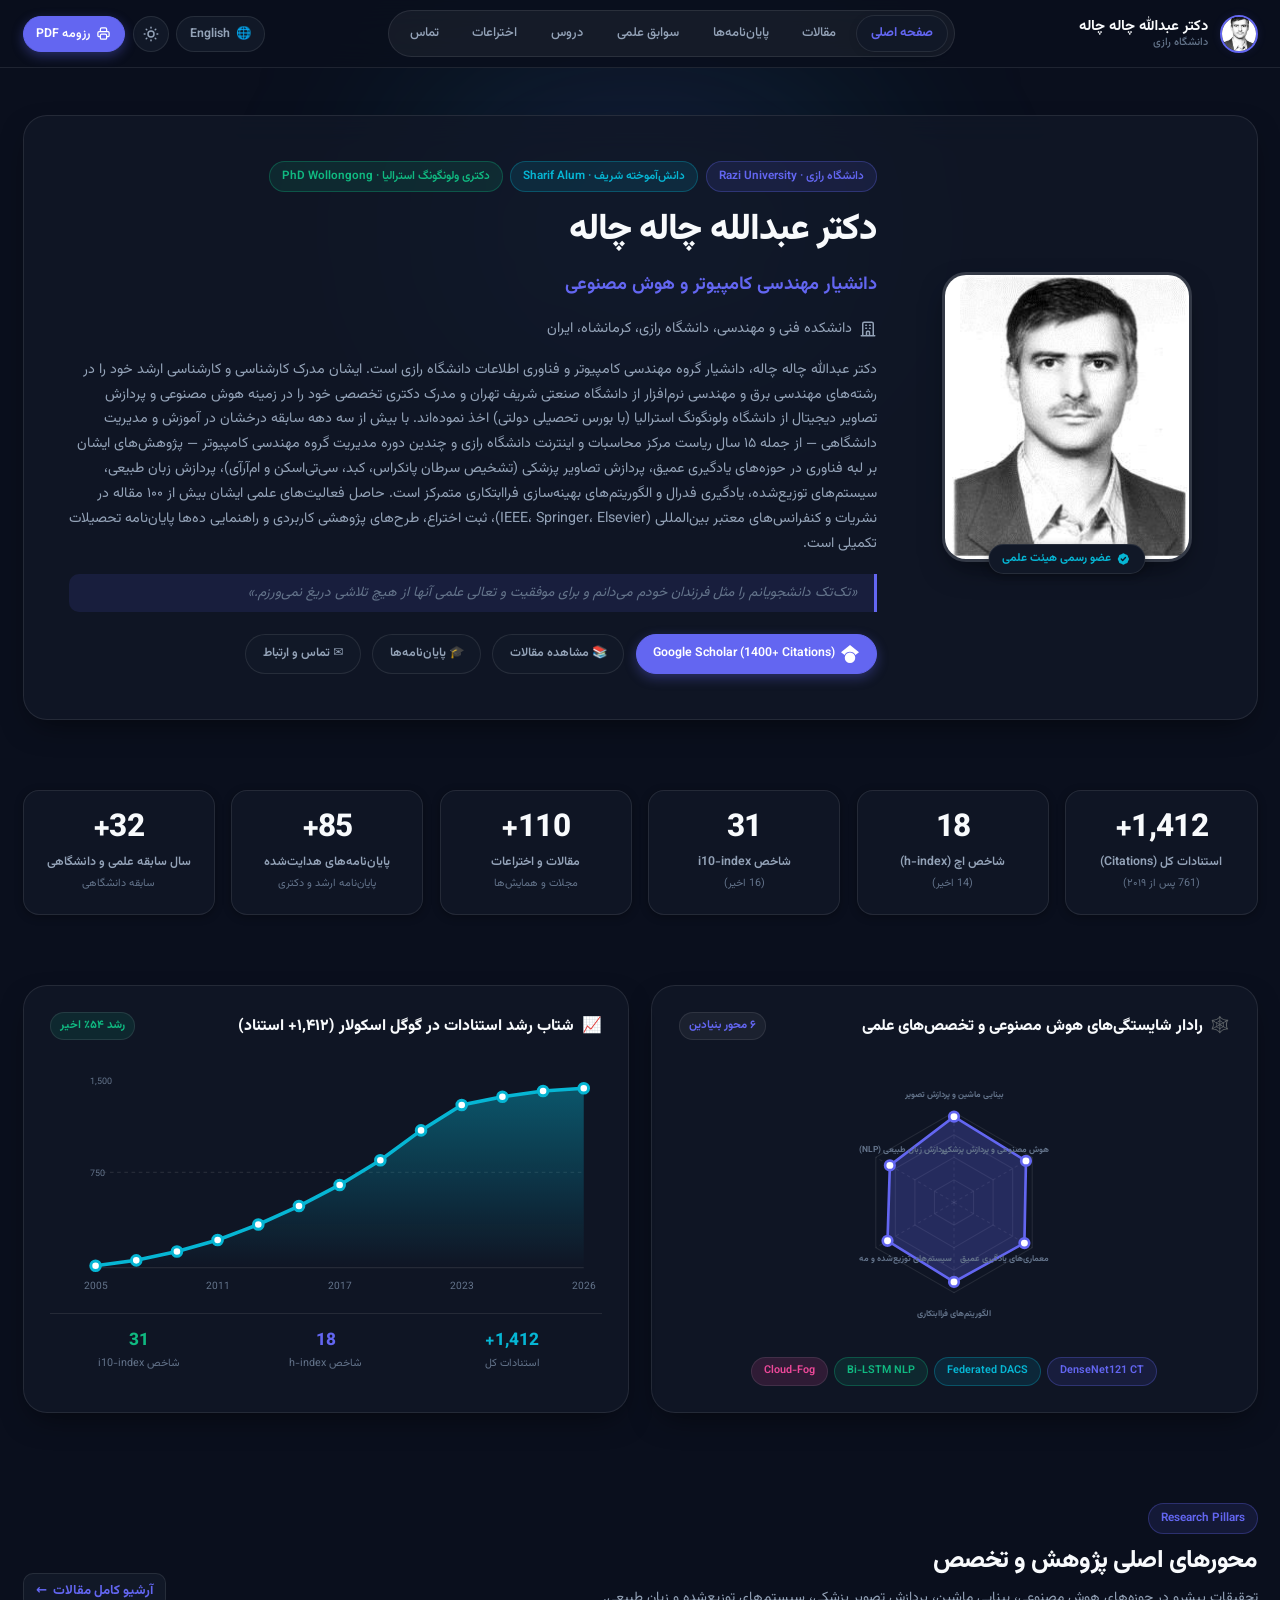
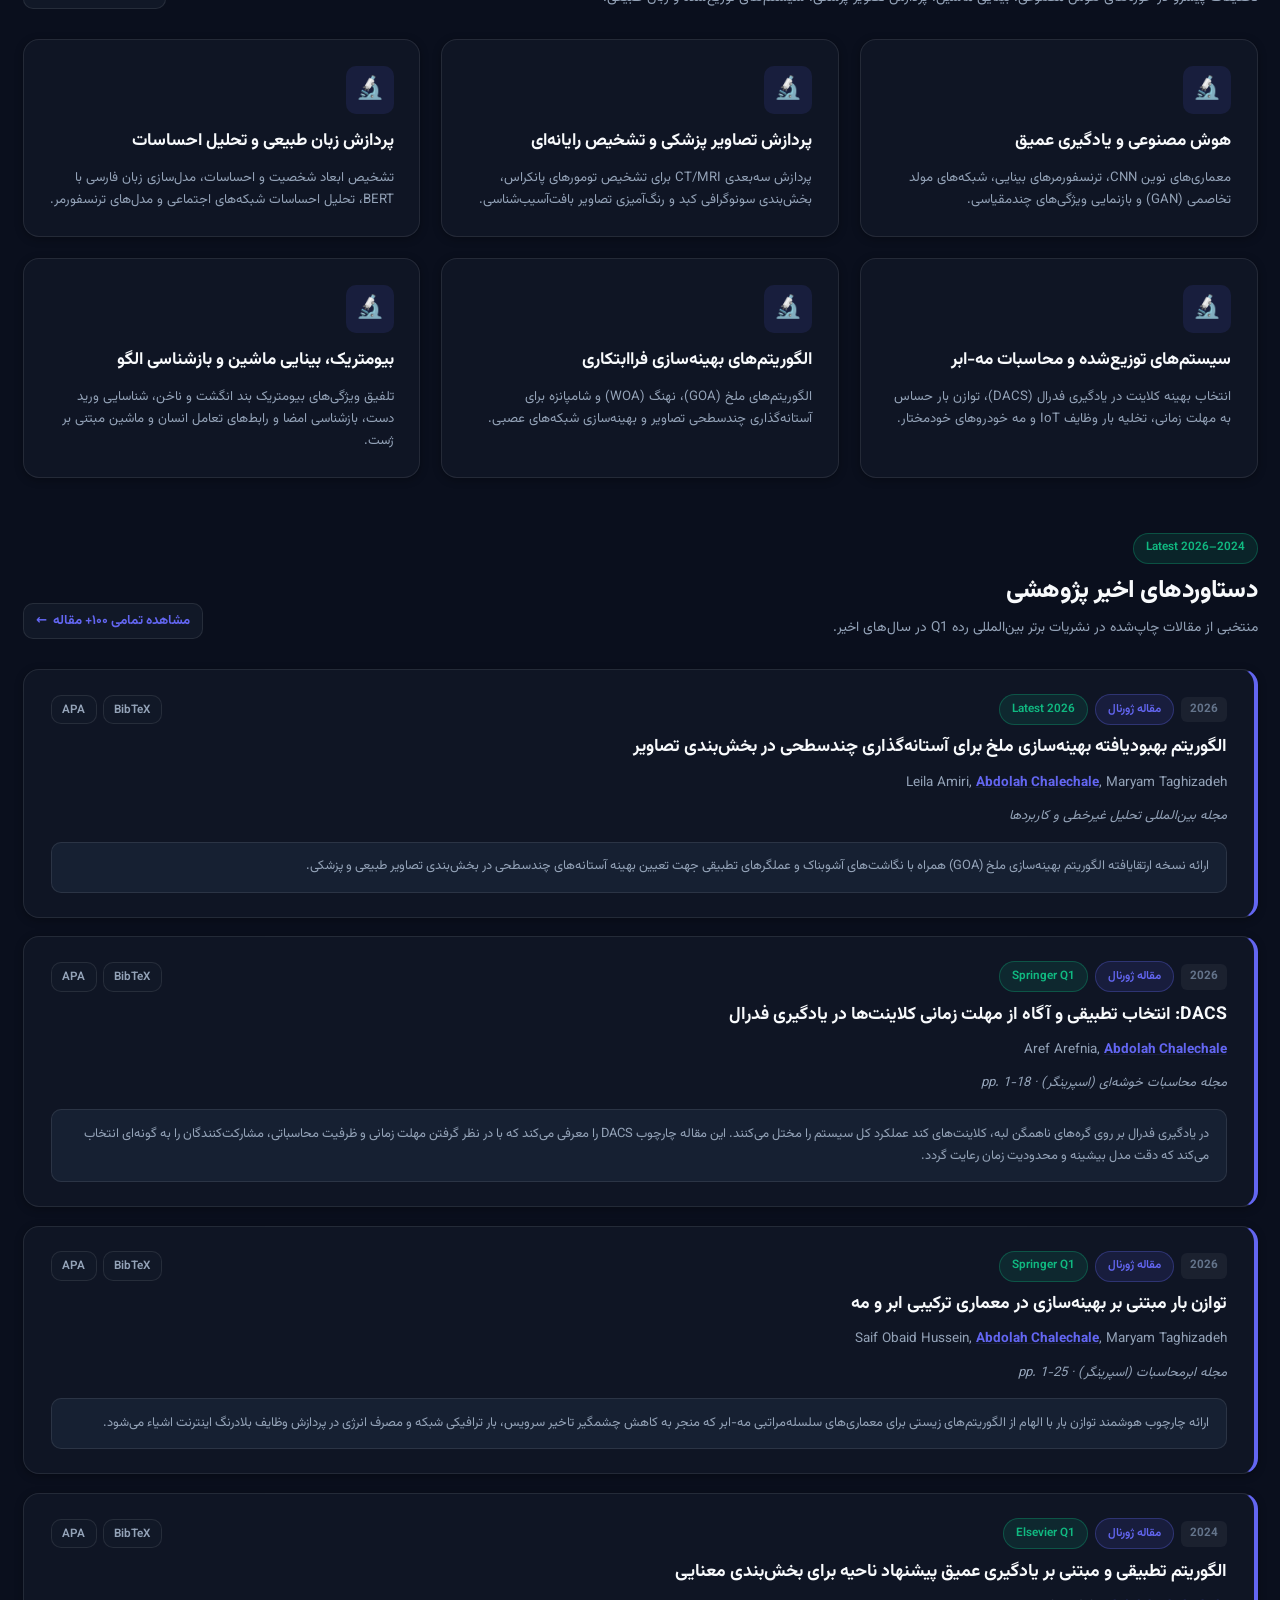
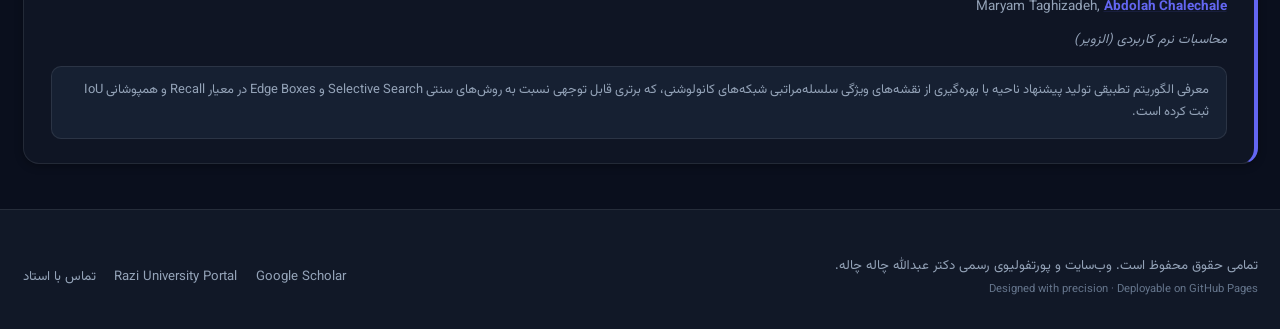
==== index.html @ 7c10b1ac "feat: complete interactive academic portfolio & analytics suite for Dr. Abdolah Chalechale" ====
<!DOCTYPE html>
<html lang="fa" dir="rtl" data-theme="dark">
<head>
  <meta charset="UTF-8">
  <meta name="viewport" content="width=device-width, initial-scale=1.0">
  <title>دکتر عبدالله چاله چاله | پورتفولیو و رزومه علمی</title>
  
  <meta name="description" content="Official Academic Portfolio & CV of Dr. Abdolah Chalechale, Associate Professor of Computer Engineering & Artificial Intelligence at Razi University.">
  <meta name="keywords" content="Abdolah Chalechale, عبدالله چاله چاله, Razi University, دانشگاه رازی, Deep Learning, Medical Image Processing, AI, Sharif University, Wollongong">
  <meta name="author" content="Dr. Abdolah Chalechale">
  <link rel="icon" type="image/jpeg" href="assets/images/profile.jpg">
  <link rel="stylesheet" href="assets/css/style.css">
</head>
<body data-page="home">

  <!-- Shared Dynamic Header (Rendered by app.js) -->
  <header id="app-header"></header>

  <!-- Hero Section -->
  <section class="hero-section">
    <div class="hero-glow"></div>
    <div class="container">
      <div class="hero-grid">
        
        <!-- Avatar Column -->
        <div class="hero-avatar-box">
          <div class="hero-avatar-frame">
            <img id="hero-avatar-img" src="assets/images/profile.jpg" alt="Dr. Abdolah Chalechale" class="hero-avatar-img">
          </div>
          <div class="verified-pill">
            <svg width="14" height="14" fill="currentColor" viewBox="0 0 20 20">
              <path fill-rule="evenodd" d="M6.267 3.455a3.066 3.066 0 001.745-.723 3.066 3.066 0 013.976 0 3.066 3.066 0 001.745.723 3.066 3.066 0 012.812 2.812c.051.643.304 1.254.723 1.745a3.066 3.066 0 010 3.976 3.066 3.066 0 00-.723 1.745 3.066 3.066 0 01-2.812 2.812 3.066 3.066 0 00-1.745.723 3.066 3.066 0 01-3.976 0 3.066 3.066 0 00-1.745-.723 3.066 3.066 0 01-2.812-2.812 3.066 3.066 0 00-.723-1.745 3.066 3.066 0 010-3.976 3.066 3.066 0 00.723-1.745 3.066 3.066 0 012.812-2.812zm7.44 5.252a1 1 0 00-1.414-1.414L9 10.586 7.707 9.293a1 1 0 00-1.414 1.414l2 2a1 1 0 001.414 0l4-4z" clip-rule="evenodd"/>
            </svg>
            <span id="hero-verified-text">عضو رسمی هیئت علمی</span>
          </div>
        </div>

        <!-- Bio Column -->
        <div class="hero-info">
          <div class="hero-badges-row">
            <span class="badge primary">دانشگاه رازی · Razi University</span>
            <span class="badge cyan">دانش‌آموخته شریف · Sharif Alum</span>
            <span class="badge emerald">دکتری ولونگونگ استرالیا · PhD Wollongong</span>
          </div>

          <h1 id="hero-title" class="hero-title">دکتر عبدالله چاله چاله</h1>
          <div id="hero-rank" class="hero-rank">دانشیار مهندسی کامپیوتر و هوش مصنوعی</div>
          
          <div id="hero-dept" class="hero-dept">
            <!-- Populated by JS -->
          </div>

          <p id="hero-bio" class="hero-bio-text">
            <!-- Populated by JS -->
          </p>

          <blockquote id="hero-quote" class="hero-quote-box">
            <!-- Populated by JS -->
          </blockquote>

          <div class="hero-buttons-row">
            <a href="https://scholar.google.com/citations?user=C1-FBkUAAAAJ&hl=en" target="_blank" rel="noopener" class="action-pill primary" style="height:40px; padding:0 1.1rem;">
              <svg width="18" height="18" fill="currentColor" viewBox="0 0 24 24"><path d="M12 24a7 7 0 1 1 0-14 7 7 0 0 1 0 14zm0-24L0 9.5l4.838 3.94A8 8 0 0 1 12 9a8 8 0 0 1 7.162 4.44L24 9.5z"/></svg>
              <span>Google Scholar (1400+ Citations)</span>
            </a>
            <a href="publications.html" class="action-pill" style="height:40px; padding:0 1.1rem;">
              <span>📚 مشاهده مقالات</span>
            </a>
            <a href="theses.html" class="action-pill" style="height:40px; padding:0 1.1rem;">
              <span>🎓 پایان‌نامه‌ها</span>
            </a>
            <a href="contact.html" class="action-pill" style="height:40px; padding:0 1.1rem;">
              <span>✉️ تماس و ارتباط</span>
            </a>
          </div>
        </div>

      </div>
    </div>
  </section>

  <!-- Key Statistics Strip -->
  <section class="stats-strip">
    <div class="container">
      <div id="stats-grid" class="stats-grid">
        <!-- Rendered by app.js -->
      </div>
    </div>
  </section>

  <!-- Executive Research Impact & Interactive Analytics Showcase -->
  <section class="section" style="padding-top:25px; padding-bottom:15px;">
    <div class="container">
      <div id="home-analytics-showcase">
        <!-- Rendered dynamically by app.js: Interactive Radar & Citations Trajectory -->
      </div>
    </div>
  </section>

  <!-- Core Research Pillars -->
  <section class="section">
    <div class="container">
      <div class="section-head">
        <div class="section-head-text">
          <span class="badge primary" style="margin-bottom:0.4rem;">Research Pillars</span>
          <h3>محورهای اصلی پژوهش و تخصص</h3>
          <p>تحقیقات پیشرو در حوزه‌های هوش مصنوعی، بینایی ماشین، پردازش تصویر پزشکی، سیستم‌های توزیع‌شده و زبان طبیعی.</p>
        </div>
        <a href="publications.html" class="explore-all-btn">
          <span>آرشیو کامل مقالات</span>
          <span>←</span>
        </a>
      </div>

      <div id="pillars-grid" class="pillars-grid">
        <!-- Rendered by app.js -->
      </div>
    </div>
  </section>

  <!-- Recent Breakthroughs (2024–2026) -->
  <section class="section" style="padding-top:10px;">
    <div class="container">
      <div class="section-head">
        <div class="section-head-text">
          <span class="badge emerald" style="margin-bottom:0.4rem;">2024–2026 Latest</span>
          <h3>دستاوردهای اخیر پژوهشی</h3>
          <p>منتخبی از مقالات چاپ‌شده در نشریات برتر بین‌المللی رده Q1 در سال‌های اخیر.</p>
        </div>
        <a href="publications.html" class="explore-all-btn">
          <span>مشاهده تمامی ۱۰۰+ مقاله</span>
          <span>←</span>
        </a>
      </div>

      <div id="featured-pubs-list" class="publications-feed">
        <!-- Rendered by app.js -->
      </div>
    </div>
  </section>

  <!-- Shared Dynamic Footer -->
  <footer id="app-footer"></footer>

  <!-- Scripts -->
  <script src="assets/js/data.js"></script>
  <script src="assets/js/app.js"></script>
</body>
</html>
---- assets/css/style.css ----
/* ==========================================================================
   Dr. Abdolah Chalechale - Premium Academic Portfolio & Multi-Page CV
   Modern Minimalist Luxury Aesthetic | Multi-Page Architecture
   Bilingual (Persian & English) | Dark & Light Modes | Print-Ready
   ========================================================================== */

/* --- Import Fonts --- */
@import url('https://fonts.googleapis.com/css2?family=Outfit:wght@300;400;500;600;700;800&family=Plus+Jakarta+Sans:wght@400;500;600;700;800&family=Vazirmatn:wght@300;400;500;600;700;800;900&family=Fira+Code:wght@400;500&display=swap');

/* --- Design Tokens --- */
:root {
  --primary: #6366f1;
  --primary-hover: #4f46e5;
  --primary-light: rgba(99, 102, 241, 0.12);
  --primary-glow: rgba(99, 102, 241, 0.28);
  --cyan: #06b6d4;
  --cyan-light: rgba(6, 182, 212, 0.12);
  --emerald: #10b981;
  --emerald-light: rgba(16, 185, 129, 0.12);
  --amber: #f59e0b;
  --amber-light: rgba(245, 158, 11, 0.12);
  --radius-xs: 6px;
  --radius-sm: 10px;
  --radius-md: 16px;
  --radius-lg: 24px;
  --radius-full: 9999px;
  --transition: all 0.24s cubic-bezier(0.16, 1, 0.3, 1);
  --font-en: 'Plus Jakarta Sans', 'Outfit', system-ui, -apple-system, sans-serif;
  --font-fa: 'Vazirmatn', system-ui, -apple-system, sans-serif;
  --font-mono: 'Fira Code', monospace;
}

/* --- Dark Theme (Default) --- */
[data-theme="dark"] {
  --bg-body: #0a0f1d;
  --bg-surface: #111827;
  --bg-surface-elevated: #162032;
  --bg-card: rgba(17, 24, 39, 0.78);
  --bg-card-hover: rgba(26, 36, 56, 0.9);
  --border-color: rgba(255, 255, 255, 0.09);
  --border-color-hover: rgba(99, 102, 241, 0.45);
  --text-main: #f8fafc;
  --text-muted: #94a3b8;
  --text-faint: #64748b;
  --nav-bg: rgba(10, 15, 29, 0.88);
  --shadow-sm: 0 2px 8px rgba(0, 0, 0, 0.3);
  --shadow-md: 0 12px 30px -10px rgba(0, 0, 0, 0.55);
  --shadow-glow: 0 0 30px rgba(99, 102, 241, 0.22);
  --code-bg: #0d1322;
  --badge-bg: rgba(255, 255, 255, 0.05);
}

/* --- Light Theme --- */
[data-theme="light"] {
  --bg-body: #f8fafc;
  --bg-surface: #ffffff;
  --bg-surface-elevated: #f1f5f9;
  --bg-card: rgba(255, 255, 255, 0.92);
  --bg-card-hover: #ffffff;
  --border-color: #e2e8f0;
  --border-color-hover: rgba(99, 102, 241, 0.45);
  --text-main: #0f172a;
  --text-muted: #475569;
  --text-faint: #94a3b8;
  --nav-bg: rgba(255, 255, 255, 0.9);
  --shadow-sm: 0 2px 6px rgba(15, 23, 42, 0.05);
  --shadow-md: 0 12px 32px -8px rgba(15, 23, 42, 0.08);
  --shadow-glow: 0 0 25px rgba(99, 102, 241, 0.15);
  --code-bg: #f8fafc;
  --badge-bg: #eef2f6;
}

/* --- Base & Reset --- */
*, *::before, *::after {
  box-sizing: border-box;
  margin: 0;
  padding: 0;
}

html {
  scroll-behavior: smooth;
  font-size: 15px;
}

body {
  background-color: var(--bg-body);
  color: var(--text-main);
  line-height: 1.7;
  transition: background-color 0.3s ease, color 0.3s ease;
  overflow-x: hidden;
  min-height: 100vh;
  display: flex;
  flex-direction: column;
}

html[lang="en"] body {
  font-family: var(--font-en);
}

html[lang="fa"] body {
  font-family: var(--font-fa);
  direction: rtl;
  text-align: right;
}

a {
  color: inherit;
  text-decoration: none;
  transition: var(--transition);
}

button {
  cursor: pointer;
  border: none;
  background: transparent;
  font-family: inherit;
  color: inherit;
}

.container {
  width: 100%;
  max-width: 1280px;
  margin: 0 auto;
  padding: 0 1.5rem;
}

/* ==========================================================================
   Navigation Bar (Zero Overflow, Completely Clean & Modern)
   ========================================================================== */
.navbar {
  position: fixed;
  top: 0;
  left: 0;
  right: 0;
  z-index: 1000;
  background: var(--nav-bg);
  backdrop-filter: blur(16px);
  -webkit-backdrop-filter: blur(16px);
  border-bottom: 1px solid var(--border-color);
  height: 68px;
  display: flex;
  align-items: center;
  transition: var(--transition);
}

.nav-container {
  display: flex;
  align-items: center;
  justify-content: space-between;
  gap: 1rem;
  width: 100%;
}

/* Brand Section */
.nav-brand {
  display: flex;
  align-items: center;
  gap: 0.75rem;
  flex-shrink: 0;
  white-space: nowrap;
}

.brand-avatar {
  width: 38px;
  height: 38px;
  border-radius: var(--radius-full);
  object-fit: cover;
  border: 2px solid var(--primary);
  box-shadow: 0 0 10px var(--primary-light);
  flex-shrink: 0;
}

.brand-info {
  display: flex;
  flex-direction: column;
  line-height: 1.25;
}

.brand-name {
  font-size: 0.98rem;
  font-weight: 700;
  color: var(--text-main);
  white-space: nowrap;
}

.brand-badge {
  font-size: 0.72rem;
  color: var(--text-faint);
  font-weight: 500;
  white-space: nowrap;
}

/* Navigation Menu */
.nav-menu-wrapper {
  display: flex;
  align-items: center;
  flex-grow: 1;
  justify-content: center;
}

.nav-menu {
  display: flex;
  align-items: center;
  list-style: none;
  gap: 0.35rem;
  padding: 0.3rem 0.4rem;
  background: var(--badge-bg);
  border: 1px solid var(--border-color);
  border-radius: var(--radius-full);
}

.nav-item {
  white-space: nowrap;
}

.nav-link {
  display: inline-block;
  font-size: 0.86rem;
  font-weight: 500;
  color: var(--text-muted);
  padding: 0.42rem 0.95rem;
  border-radius: var(--radius-full);
  white-space: nowrap !important;
  transition: var(--transition);
  text-decoration: none;
}

.nav-link:hover {
  color: var(--text-main);
  background: rgba(255, 255, 255, 0.06);
}

.nav-link.active {
  color: var(--primary);
  background: var(--bg-surface);
  font-weight: 700;
  box-shadow: 0 2px 8px rgba(0, 0, 0, 0.1);
  border: 1px solid var(--border-color);
}

/* Navigation Actions (Buttons) */
.nav-actions {
  display: flex;
  align-items: center;
  gap: 0.5rem;
  flex-shrink: 0;
  white-space: nowrap;
}

.action-pill {
  display: inline-flex;
  align-items: center;
  gap: 0.4rem;
  height: 36px;
  padding: 0 0.85rem;
  border-radius: var(--radius-full);
  font-size: 0.82rem;
  font-weight: 600;
  background: var(--bg-surface);
  border: 1px solid var(--border-color);
  color: var(--text-muted);
  white-space: nowrap !important;
  transition: var(--transition);
}

.action-pill:hover {
  color: var(--primary);
  border-color: var(--border-color-hover);
  background: var(--bg-surface-elevated);
  transform: translateY(-1px);
}

.action-pill.primary {
  background: var(--primary);
  color: #ffffff;
  border-color: var(--primary);
  box-shadow: 0 4px 12px rgba(99, 102, 241, 0.35);
}

.action-pill.primary:hover {
  background: var(--primary-hover);
  box-shadow: 0 6px 16px rgba(99, 102, 241, 0.45);
  color: #ffffff;
}

.icon-btn-round {
  display: inline-flex;
  align-items: center;
  justify-content: center;
  width: 36px;
  height: 36px;
  border-radius: var(--radius-full);
  background: var(--bg-surface);
  border: 1px solid var(--border-color);
  color: var(--text-muted);
  flex-shrink: 0;
  transition: var(--transition);
}

.icon-btn-round:hover {
  color: var(--primary);
  border-color: var(--border-color-hover);
  transform: translateY(-1px);
}

/* Mobile Toggle */
.mobile-toggle {
  display: none;
  width: 38px;
  height: 38px;
  border-radius: var(--radius-sm);
  align-items: center;
  justify-content: center;
  background: var(--bg-surface);
  border: 1px solid var(--border-color);
  color: var(--text-main);
}

/* Mobile Drawer */
.mobile-nav-drawer {
  display: none;
  position: fixed;
  top: 68px;
  left: 0;
  right: 0;
  background: var(--bg-surface);
  border-bottom: 1px solid var(--border-color);
  padding: 1.25rem;
  z-index: 999;
  flex-direction: column;
  gap: 0.5rem;
  box-shadow: var(--shadow-md);
}

.mobile-nav-drawer.active {
  display: flex;
}

.mobile-nav-link {
  padding: 0.65rem 1rem;
  border-radius: var(--radius-sm);
  font-size: 0.95rem;
  font-weight: 600;
  color: var(--text-muted);
}

.mobile-nav-link.active, .mobile-nav-link:hover {
  color: var(--primary);
  background: var(--primary-light);
}

/* ==========================================================================
   Page Headers (For Dedicated Sub-Pages)
   ========================================================================== */
.page-header-section {
  padding-top: 110px;
  padding-bottom: 35px;
  position: relative;
  border-bottom: 1px solid var(--border-color);
  background: linear-gradient(180deg, var(--bg-card) 0%, transparent 100%);
}

.page-header-content {
  display: flex;
  flex-direction: column;
  gap: 0.6rem;
}

.page-breadcrumb {
  display: flex;
  align-items: center;
  gap: 0.5rem;
  font-size: 0.8rem;
  color: var(--primary);
  font-weight: 600;
}

.page-title {
  font-size: 2.15rem;
  font-weight: 800;
  letter-spacing: -0.025em;
  line-height: 1.25;
}

.page-subtitle {
  font-size: 1.05rem;
  color: var(--text-muted);
  max-width: 780px;
  line-height: 1.6;
}

/* ==========================================================================
   Home Hero Section (Executive Professor Profile)
   ========================================================================== */
.hero-section {
  padding-top: 115px;
  padding-bottom: 45px;
  position: relative;
}

.hero-glow {
  position: absolute;
  top: 5%;
  left: 50%;
  transform: translateX(-50%);
  width: 750px;
  height: 380px;
  background: radial-gradient(circle, rgba(99, 102, 241, 0.16) 0%, rgba(6, 182, 212, 0.08) 50%, transparent 75%);
  filter: blur(80px);
  z-index: -1;
  pointer-events: none;
}

.hero-grid {
  display: grid;
  grid-template-columns: 290px 1fr;
  gap: 3rem;
  align-items: center;
  background: var(--bg-card);
  backdrop-filter: blur(16px);
  border: 1px solid var(--border-color);
  border-radius: var(--radius-lg);
  padding: 3rem;
  box-shadow: var(--shadow-md);
}

.hero-avatar-box {
  text-align: center;
  position: relative;
}

.hero-avatar-frame {
  width: 250px;
  height: 290px;
  margin: 0 auto;
  border-radius: var(--radius-lg);
  overflow: hidden;
  box-shadow: var(--shadow-md);
  border: 3px solid rgba(255, 255, 255, 0.15);
  background: var(--bg-surface);
}

.hero-avatar-img {
  width: 100%;
  height: 100%;
  object-fit: cover;
  transition: transform 0.4s ease;
}

.hero-avatar-img:hover {
  transform: scale(1.03);
}

.verified-pill {
  position: absolute;
  bottom: -12px;
  left: 50%;
  transform: translateX(-50%);
  background: var(--bg-surface);
  color: var(--cyan);
  border: 1px solid var(--border-color);
  padding: 0.3rem 0.9rem;
  border-radius: var(--radius-full);
  font-size: 0.76rem;
  font-weight: 700;
  display: inline-flex;
  align-items: center;
  gap: 0.35rem;
  white-space: nowrap;
  box-shadow: var(--shadow-sm);
}

.hero-info {
  display: flex;
  flex-direction: column;
  gap: 1.1rem;
}

.hero-badges-row {
  display: flex;
  flex-wrap: wrap;
  gap: 0.5rem;
}

.badge {
  display: inline-flex;
  align-items: center;
  gap: 0.35rem;
  padding: 0.3rem 0.8rem;
  border-radius: var(--radius-full);
  font-size: 0.78rem;
  font-weight: 600;
  background: var(--badge-bg);
  border: 1px solid var(--border-color);
  color: var(--text-muted);
  white-space: nowrap;
}

.badge.primary {
  background: var(--primary-light);
  border-color: rgba(99, 102, 241, 0.3);
  color: var(--primary);
}

.badge.cyan {
  background: var(--cyan-light);
  border-color: rgba(6, 182, 212, 0.3);
  color: var(--cyan);
}

.badge.emerald {
  background: var(--emerald-light);
  border-color: rgba(16, 185, 129, 0.3);
  color: var(--emerald);
}

.hero-title {
  font-size: 2.45rem;
  font-weight: 800;
  letter-spacing: -0.025em;
  line-height: 1.2;
}

.hero-rank {
  font-size: 1.22rem;
  font-weight: 700;
  color: var(--primary);
}

.hero-dept {
  font-size: 0.96rem;
  color: var(--text-muted);
  display: flex;
  align-items: center;
  gap: 0.45rem;
}

.hero-bio-text {
  font-size: 0.95rem;
  color: var(--text-muted);
  line-height: 1.75;
}

.hero-quote-box {
  font-style: italic;
  font-size: 0.92rem;
  color: var(--text-faint);
  border-left: 3px solid var(--primary);
  padding: 0.5rem 1.1rem;
  background: var(--primary-light);
  border-radius: 0 var(--radius-sm) var(--radius-sm) 0;
}

html[lang="fa"] .hero-quote-box {
  border-left: none;
  border-right: 3px solid var(--primary);
  border-radius: var(--radius-sm) 0 0 var(--radius-sm);
}

.hero-buttons-row {
  display: flex;
  flex-wrap: wrap;
  gap: 0.75rem;
  margin-top: 0.35rem;
}

/* ==========================================================================
   Stats Strip
   ========================================================================== */
.stats-strip {
  margin: 25px 0 45px;
}

.stats-grid {
  display: grid;
  grid-template-columns: repeat(auto-fit, minmax(170px, 1fr));
  gap: 1.1rem;
}

.stat-box {
  background: var(--bg-card);
  backdrop-filter: blur(12px);
  border: 1px solid var(--border-color);
  border-radius: var(--radius-md);
  padding: 1.4rem 1.1rem;
  text-align: center;
  box-shadow: var(--shadow-sm);
  transition: var(--transition);
}

.stat-box:hover {
  border-color: var(--border-color-hover);
  transform: translateY(-3px);
  box-shadow: var(--shadow-md);
}

.stat-num {
  font-size: 2.1rem;
  font-weight: 800;
  line-height: 1.1;
  color: var(--text-main);
  letter-spacing: -0.02em;
}

.stat-label {
  font-size: 0.82rem;
  color: var(--text-muted);
  font-weight: 600;
  margin-top: 0.35rem;
}

.stat-sub {
  font-size: 0.72rem;
  color: var(--text-faint);
  margin-top: 0.15rem;
}

/* ==========================================================================
   Pillars & Featured Grid (Home Page)
   ========================================================================== */
.section {
  padding: 45px 0;
}

.section-head {
  display: flex;
  justify-content: space-between;
  align-items: flex-end;
  flex-wrap: wrap;
  gap: 1rem;
  margin-bottom: 2rem;
}

.section-head-text h3 {
  font-size: 1.65rem;
  font-weight: 800;
  letter-spacing: -0.02em;
}

.section-head-text p {
  font-size: 0.92rem;
  color: var(--text-muted);
  margin-top: 0.25rem;
}

.explore-all-btn {
  display: inline-flex;
  align-items: center;
  gap: 0.35rem;
  font-size: 0.88rem;
  font-weight: 700;
  color: var(--primary);
  padding: 0.4rem 0.85rem;
  border-radius: var(--radius-sm);
  border: 1px solid var(--border-color);
  background: var(--bg-surface);
  transition: var(--transition);
}

.explore-all-btn:hover {
  background: var(--primary-light);
  border-color: var(--primary);
  transform: translateY(-2px);
}

.pillars-grid {
  display: grid;
  grid-template-columns: repeat(auto-fit, minmax(320px, 1fr));
  gap: 1.4rem;
}

.pillar-card {
  background: var(--bg-card);
  backdrop-filter: blur(12px);
  border: 1px solid var(--border-color);
  border-radius: var(--radius-md);
  padding: 1.7rem;
  box-shadow: var(--shadow-sm);
  display: flex;
  flex-direction: column;
  gap: 0.8rem;
  transition: var(--transition);
}

.pillar-card:hover {
  border-color: var(--border-color-hover);
  transform: translateY(-4px);
  box-shadow: var(--shadow-md);
}

.pillar-icon {
  width: 48px;
  height: 48px;
  border-radius: var(--radius-sm);
  background: var(--primary-light);
  color: var(--primary);
  display: flex;
  align-items: center;
  justify-content: center;
  font-size: 1.5rem;
}

.pillar-title {
  font-size: 1.15rem;
  font-weight: 700;
}

.pillar-desc {
  font-size: 0.88rem;
  color: var(--text-muted);
  line-height: 1.65;
}

/* ==========================================================================
   Filter & Search Bar (Used on Publications & Theses Pages)
   ========================================================================== */
.filter-toolbar {
  background: var(--bg-card);
  border: 1px solid var(--border-color);
  border-radius: var(--radius-md);
  padding: 1.25rem;
  margin-bottom: 2rem;
  display: flex;
  flex-direction: column;
  gap: 1rem;
  box-shadow: var(--shadow-sm);
}

.search-box {
  position: relative;
  width: 100%;
}

.search-icon {
  position: absolute;
  top: 50%;
  left: 1rem;
  transform: translateY(-50%);
  color: var(--text-faint);
  font-size: 1.1rem;
  pointer-events: none;
}

html[lang="fa"] .search-icon {
  left: auto;
  right: 1rem;
}

.search-field {
  width: 100%;
  height: 46px;
  background: var(--bg-surface);
  border: 1px solid var(--border-color);
  border-radius: var(--radius-sm);
  padding: 0 1rem 0 2.8rem;
  font-size: 0.95rem;
  color: var(--text-main);
  outline: none;
  transition: var(--transition);
  font-family: inherit;
}

html[lang="fa"] .search-field {
  padding: 0 2.8rem 0 1rem;
}

.search-field:focus {
  border-color: var(--primary);
  box-shadow: 0 0 0 3px var(--primary-light);
}

.filter-pills-wrap {
  display: flex;
  flex-wrap: wrap;
  align-items: center;
  justify-content: space-between;
  gap: 0.75rem;
}

.pills-group {
  display: flex;
  flex-wrap: wrap;
  gap: 0.4rem;
  align-items: center;
}

.filter-pill {
  padding: 0.42rem 0.9rem;
  border-radius: var(--radius-full);
  font-size: 0.82rem;
  font-weight: 600;
  background: var(--bg-surface);
  border: 1px solid var(--border-color);
  color: var(--text-muted);
  white-space: nowrap !important;
  transition: var(--transition);
}

.filter-pill:hover {
  color: var(--text-main);
  border-color: var(--border-color-hover);
}

.filter-pill.active {
  background: var(--primary);
  color: #ffffff;
  border-color: var(--primary);
  box-shadow: 0 2px 8px rgba(99, 102, 241, 0.35);
}

.select-dropdown {
  height: 36px;
  padding: 0 0.85rem;
  background: var(--bg-surface);
  border: 1px solid var(--border-color);
  border-radius: var(--radius-sm);
  color: var(--text-muted);
  font-size: 0.82rem;
  font-weight: 600;
  outline: none;
  font-family: inherit;
  cursor: pointer;
  white-space: nowrap;
}

/* ==========================================================================
   Publications List Cards
   ========================================================================== */
.publications-feed {
  display: flex;
  flex-direction: column;
  gap: 1.25rem;
}

.pub-entry {
  background: var(--bg-card);
  backdrop-filter: blur(12px);
  border: 1px solid var(--border-color);
  border-radius: var(--radius-md);
  padding: 1.6rem 1.8rem;
  box-shadow: var(--shadow-sm);
  display: flex;
  flex-direction: column;
  gap: 0.7rem;
  transition: var(--transition);
}

.pub-entry:hover {
  border-color: var(--border-color-hover);
  transform: translateY(-2px);
  box-shadow: var(--shadow-md);
}

.pub-entry.highlight {
  border-left: 4px solid var(--primary);
}

html[lang="fa"] .pub-entry.highlight {
  border-left: 1px solid var(--border-color);
  border-right: 4px solid var(--primary);
}

.pub-top-row {
  display: flex;
  align-items: center;
  justify-content: space-between;
  gap: 0.75rem;
  flex-wrap: wrap;
}

.pub-tags {
  display: flex;
  align-items: center;
  gap: 0.45rem;
  flex-wrap: wrap;
}

.year-tag {
  font-size: 0.78rem;
  font-weight: 700;
  color: var(--text-faint);
  background: var(--badge-bg);
  padding: 0.2rem 0.6rem;
  border-radius: var(--radius-xs);
}

.pub-title-text {
  font-size: 1.18rem;
  font-weight: 700;
  line-height: 1.45;
  color: var(--text-main);
}

.pub-authors-text {
  font-size: 0.9rem;
  color: var(--text-muted);
}

.pub-authors-text .highlight-name {
  font-weight: 700;
  color: var(--primary);
  text-decoration: underline;
  text-decoration-color: var(--primary-light);
}

.pub-venue-text {
  font-size: 0.88rem;
  font-style: italic;
  color: var(--text-muted);
}

.pub-abstract-box {
  font-size: 0.86rem;
  color: var(--text-muted);
  line-height: 1.7;
  background: var(--bg-surface-elevated);
  padding: 0.9rem 1.1rem;
  border-radius: var(--radius-sm);
  border: 1px solid var(--border-color);
  margin-top: 0.25rem;
}

.pub-bot-row {
  display: flex;
  align-items: center;
  justify-content: space-between;
  flex-wrap: wrap;
  gap: 0.75rem;
  padding-top: 0.6rem;
  border-top: 1px solid var(--border-color);
  margin-top: 0.35rem;
}

.btn-sm {
  display: inline-flex;
  align-items: center;
  gap: 0.35rem;
  padding: 0.32rem 0.7rem;
  border-radius: var(--radius-sm);
  background: var(--bg-surface);
  border: 1px solid var(--border-color);
  font-size: 0.78rem;
  font-weight: 600;
  color: var(--text-muted);
  white-space: nowrap !important;
  transition: var(--transition);
}

.btn-sm:hover {
  color: var(--primary);
  border-color: var(--primary);
}

/* ==========================================================================
   Theses Cards
   ========================================================================== */
.theses-grid {
  display: grid;
  grid-template-columns: repeat(auto-fit, minmax(340px, 1fr));
  gap: 1.4rem;
}

.thesis-card {
  background: var(--bg-card);
  border: 1px solid var(--border-color);
  border-radius: var(--radius-md);
  padding: 1.5rem;
  box-shadow: var(--shadow-sm);
  display: flex;
  flex-direction: column;
  gap: 0.75rem;
  transition: var(--transition);
}

.thesis-card:hover {
  border-color: var(--border-color-hover);
  transform: translateY(-3px);
  box-shadow: var(--shadow-md);
}

.thesis-student-row {
  font-size: 0.85rem;
  color: var(--text-faint);
  display: flex;
  align-items: center;
  gap: 0.4rem;
}

.thesis-student-row strong {
  color: var(--text-main);
}

.thesis-title-text {
  font-size: 1.05rem;
  font-weight: 700;
  line-height: 1.45;
}

.thesis-desc {
  font-size: 0.84rem;
  color: var(--text-muted);
  line-height: 1.65;
}

/* ==========================================================================
   Timeline (Education & Leadership)
   ========================================================================== */
.timeline-container {
  position: relative;
  margin-top: 1.5rem;
}

.timeline-axis {
  position: absolute;
  top: 0;
  bottom: 0;
  left: 20px;
  width: 2px;
  background: var(--border-color);
}

html[lang="fa"] .timeline-axis {
  left: auto;
  right: 20px;
}

.timeline-nodes {
  display: flex;
  flex-direction: column;
  gap: 2rem;
}

.timeline-node {
  position: relative;
  padding-left: 55px;
}

html[lang="fa"] .timeline-node {
  padding-left: 0;
  padding-right: 55px;
}

.timeline-marker {
  position: absolute;
  top: 0;
  left: 11px;
  width: 20px;
  height: 20px;
  border-radius: 50%;
  background: var(--bg-surface);
  border: 3px solid var(--primary);
  box-shadow: 0 0 10px var(--primary-light);
}

html[lang="fa"] .timeline-marker {
  left: auto;
  right: 11px;
}

.timeline-box {
  background: var(--bg-card);
  border: 1px solid var(--border-color);
  border-radius: var(--radius-md);
  padding: 1.6rem;
  box-shadow: var(--shadow-sm);
  transition: var(--transition);
}

.timeline-box:hover {
  border-color: var(--border-color-hover);
}

.timeline-year {
  font-size: 0.82rem;
  font-weight: 700;
  color: var(--primary);
  margin-bottom: 0.3rem;
}

.timeline-headline {
  font-size: 1.2rem;
  font-weight: 800;
  margin-bottom: 0.25rem;
}

.timeline-organization {
  font-size: 0.92rem;
  color: var(--text-muted);
  margin-bottom: 0.6rem;
}

.timeline-narrative {
  font-size: 0.88rem;
  color: var(--text-muted);
  line-height: 1.7;
}

/* ==========================================================================
   Courses & Teaching Grid
   ========================================================================== */
.courses-grid {
  display: grid;
  grid-template-columns: repeat(auto-fit, minmax(320px, 1fr));
  gap: 1.4rem;
}

.course-box {
  background: var(--bg-card);
  border: 1px solid var(--border-color);
  border-radius: var(--radius-md);
  padding: 1.6rem;
  box-shadow: var(--shadow-sm);
  display: flex;
  flex-direction: column;
  gap: 0.75rem;
  transition: var(--transition);
}

.course-box:hover {
  border-color: var(--border-color-hover);
  transform: translateY(-3px);
}

.course-top-meta {
  display: flex;
  justify-content: space-between;
  align-items: center;
}

.course-title-text {
  font-size: 1.2rem;
  font-weight: 700;
}

.course-info-text {
  font-size: 0.88rem;
  color: var(--text-muted);
  line-height: 1.65;
}

/* ==========================================================================
   Patents & Industrial Projects Grid
   ========================================================================== */
.projects-grid {
  display: grid;
  grid-template-columns: repeat(auto-fit, minmax(340px, 1fr));
  gap: 1.4rem;
}

.project-box {
  background: var(--bg-card);
  border: 1px solid var(--border-color);
  border-radius: var(--radius-md);
  padding: 1.6rem;
  box-shadow: var(--shadow-sm);
  display: flex;
  flex-direction: column;
  gap: 0.75rem;
  transition: var(--transition);
}

.project-box:hover {
  border-color: var(--border-color-hover);
  transform: translateY(-3px);
}

.project-title-text {
  font-size: 1.15rem;
  font-weight: 700;
  line-height: 1.4;
}

.project-info-text {
  font-size: 0.88rem;
  color: var(--text-muted);
  line-height: 1.7;
}

/* ==========================================================================
   Contact Page Layout
   ========================================================================== */
.contact-wrapper {
  background: var(--bg-card);
  border: 1px solid var(--border-color);
  border-radius: var(--radius-lg);
  padding: 2.8rem;
  box-shadow: var(--shadow-md);
  display: grid;
  grid-template-columns: 1fr 1fr;
  gap: 3rem;
  margin-top: 1.5rem;
}

.contact-cards-col {
  display: flex;
  flex-direction: column;
  gap: 1.4rem;
}

.contact-entry {
  display: flex;
  align-items: flex-start;
  gap: 1.1rem;
}

.contact-entry-icon {
  width: 48px;
  height: 48px;
  border-radius: var(--radius-sm);
  background: var(--primary-light);
  color: var(--primary);
  display: flex;
  align-items: center;
  justify-content: center;
  font-size: 1.35rem;
  flex-shrink: 0;
}

.contact-entry-text h4 {
  font-size: 1rem;
  font-weight: 700;
  margin-bottom: 0.25rem;
}

.contact-entry-text p, .contact-entry-text a {
  font-size: 0.9rem;
  color: var(--text-muted);
}

.contact-entry-text a:hover {
  color: var(--primary);
  text-decoration: underline;
}

.contact-card-box {
  background: var(--bg-surface-elevated);
  border: 1px solid var(--border-color);
  border-radius: var(--radius-md);
  padding: 2rem;
  display: flex;
  flex-direction: column;
  justify-content: center;
  align-items: center;
  text-align: center;
  gap: 0.9rem;
}

/* ==========================================================================
   Footer
   ========================================================================== */
.footer {
  border-top: 1px solid var(--border-color);
  background: var(--bg-surface);
  padding: 3rem 0 2rem;
  margin-top: auto;
}

.footer-inner {
  display: flex;
  align-items: center;
  justify-content: space-between;
  flex-wrap: wrap;
  gap: 1.5rem;
}

.footer-copy {
  font-size: 0.88rem;
  color: var(--text-muted);
}

.footer-nav {
  display: flex;
  gap: 1.25rem;
  flex-wrap: wrap;
}

.footer-nav a {
  font-size: 0.88rem;
  color: var(--text-muted);
}

.footer-nav a:hover {
  color: var(--primary);
}

/* ==========================================================================
   Modal Dialog & Toast
   ========================================================================== */
.modal-overlay {
  position: fixed;
  inset: 0;
  background: rgba(0, 0, 0, 0.72);
  backdrop-filter: blur(8px);
  z-index: 2000;
  display: flex;
  align-items: center;
  justify-content: center;
  padding: 1.5rem;
  opacity: 0;
  visibility: hidden;
  transition: opacity 0.25s ease, visibility 0.25s ease;
}

.modal-overlay.active {
  opacity: 1;
  visibility: visible;
}

.modal-window {
  background: var(--bg-surface);
  border: 1px solid var(--border-color);
  border-radius: var(--radius-lg);
  max-width: 680px;
  width: 100%;
  max-height: 85vh;
  overflow-y: auto;
  padding: 2.2rem;
  box-shadow: 0 25px 50px -12px rgba(0, 0, 0, 0.6);
  display: flex;
  flex-direction: column;
  gap: 1.25rem;
  transform: translateY(20px) scale(0.97);
  transition: transform 0.25s cubic-bezier(0.16, 1, 0.3, 1);
}

.modal-overlay.active .modal-window {
  transform: translateY(0) scale(1);
}

.modal-head {
  display: flex;
  align-items: flex-start;
  justify-content: space-between;
  gap: 1rem;
}

.modal-close {
  font-size: 1.3rem;
  color: var(--text-faint);
  padding: 0.3rem;
  line-height: 1;
}

.modal-close:hover {
  color: var(--text-main);
}

.bibtex-code {
  background: var(--code-bg);
  border: 1px solid var(--border-color);
  border-radius: var(--radius-sm);
  padding: 1.1rem;
  font-family: var(--font-mono);
  font-size: 0.82rem;
  color: var(--text-muted);
  white-space: pre-wrap;
  word-break: break-all;
  user-select: all;
  direction: ltr !important;
  text-align: left !important;
}

.toast-shelf {
  position: fixed;
  bottom: 2rem;
  right: 2rem;
  z-index: 9999;
  display: flex;
  flex-direction: column;
  gap: 0.75rem;
  pointer-events: none;
}

html[lang="fa"] .toast-shelf {
  right: auto;
  left: 2rem;
}

.toast-bubble {
  background: #111827;
  color: #f3f4f6;
  border: 1px solid rgba(255, 255, 255, 0.15);
  padding: 0.85rem 1.5rem;
  border-radius: var(--radius-md);
  box-shadow: 0 10px 25px rgba(0, 0, 0, 0.4);
  font-size: 0.9rem;
  font-weight: 500;
  display: flex;
  align-items: center;
  gap: 0.65rem;
  pointer-events: auto;
  animation: toastIn 0.3s cubic-bezier(0.16, 1, 0.3, 1) forwards;
}

@keyframes toastIn {
  from {
    opacity: 0;
    transform: translateY(20px) scale(0.95);
  }
  to {
    opacity: 1;
    transform: translateY(0) scale(1);
  }
}

/* ==========================================================================
   Responsive Breakpoints
   ========================================================================== */
@media (max-width: 1080px) {
  .nav-menu-wrapper {
    display: none;
  }
  .mobile-toggle {
    display: inline-flex;
  }
  .hero-grid {
    grid-template-columns: 1fr;
    text-align: center;
    gap: 2rem;
    padding: 2.2rem;
  }
  .hero-badges-row, .hero-buttons-row, .hero-dept {
    justify-content: center;
  }
  .contact-wrapper {
    grid-template-columns: 1fr;
  }
}

@media (max-width: 768px) {
  .stats-grid {
    grid-template-columns: repeat(2, 1fr);
  }
  .hero-title {
    font-size: 2rem;
  }
  .page-title {
    font-size: 1.8rem;
  }
  .toast-shelf {
    left: 1rem !important;
    right: 1rem !important;
    bottom: 1rem;
  }
}

/* ==========================================================================
   Print Stylesheet (@media print)
   ========================================================================== */
@media print {
  .navbar, .hero-glow, .filter-toolbar, .footer, .toast-shelf, .modal-overlay, .icon-btn-round, .action-pill, .btn-sm {
    display: none !important;
  }
  body {
    background: #ffffff !important;
    color: #000000 !important;
    font-size: 11pt !important;
  }
  .page-header-section {
    padding-top: 0 !important;
    border-bottom: 2px solid #000 !important;
  }
  .hero-section {
    padding-top: 0 !important;
  }
  .hero-grid {
    border: none !important;
    box-shadow: none !important;
    padding: 0 !important;
    grid-template-columns: 150px 1fr !important;
  }
  .hero-avatar-frame {
    width: 130px !important;
    height: 150px !important;
  }
  .pub-entry, .thesis-card, .timeline-box, .course-box, .project-box {
    border: 1px solid #ccc !important;
    box-shadow: none !important;
    background: #ffffff !important;
    break-inside: avoid;
    page-break-inside: avoid;
  }
}

/* ==========================================================================
   Advanced Interactive Chart Suite (Area, Donut, Radar, Trajectory)
   ========================================================================== */
.chart-suite-card {
  background: var(--bg-card);
  backdrop-filter: blur(14px);
  border: 1px solid var(--border-color);
  border-radius: var(--radius-lg);
  padding: 2rem;
  box-shadow: var(--shadow-md);
  margin-bottom: 2rem;
}

.chart-nav-tabs {
  display: flex;
  align-items: center;
  gap: 0.5rem;
  flex-wrap: wrap;
  padding-bottom: 1.25rem;
  margin-bottom: 1.5rem;
  border-bottom: 1px solid var(--border-color);
}

.chart-tab-pill {
  display: inline-flex;
  align-items: center;
  gap: 0.45rem;
  padding: 0.45rem 1rem;
  border-radius: var(--radius-full);
  font-size: 0.84rem;
  font-weight: 600;
  background: var(--bg-surface);
  border: 1px solid var(--border-color);
  color: var(--text-muted);
  white-space: nowrap !important;
  transition: var(--transition);
  cursor: pointer;
}

.chart-tab-pill:hover {
  color: var(--text-main);
  border-color: var(--border-color-hover);
  transform: translateY(-1px);
}

.chart-tab-pill.active {
  background: var(--primary);
  color: #ffffff;
  border-color: var(--primary);
  box-shadow: 0 4px 14px rgba(99, 102, 241, 0.35);
}

.chart-display-grid {
  display: grid;
  grid-template-columns: 1.9fr 1fr;
  gap: 2rem;
  align-items: center;
}

.chart-canvas-wrapper {
  position: relative;
  width: 100%;
  min-height: 250px;
  display: flex;
  align-items: center;
  justify-content: center;
}

.chart-metrics-sidebar {
  display: flex;
  flex-direction: column;
  gap: 1.1rem;
  background: var(--bg-surface-elevated);
  border: 1px solid var(--border-color);
  border-radius: var(--radius-md);
  padding: 1.5rem;
}

.metric-row {
  display: flex;
  justify-content: space-between;
  align-items: center;
}

.metric-label {
  font-size: 0.86rem;
  font-weight: 600;
  color: var(--text-muted);
}

.metric-value {
  font-size: 1.15rem;
  font-weight: 800;
  color: var(--text-main);
}

/* Tooltip floating box */
.chart-tooltip-box {
  position: absolute;
  pointer-events: none;
  background: rgba(15, 23, 42, 0.94);
  color: #ffffff;
  padding: 0.45rem 0.85rem;
  border-radius: var(--radius-sm);
  font-size: 0.78rem;
  font-weight: 600;
  box-shadow: 0 8px 20px rgba(0, 0, 0, 0.4);
  border: 1px solid rgba(255, 255, 255, 0.15);
  transform: translate(-50%, -120%);
  transition: opacity 0.15s ease, transform 0.15s ease;
  opacity: 0;
  z-index: 50;
  white-space: nowrap;
}

.chart-tooltip-box.visible {
  opacity: 1;
}

/* Radar SVG animation */
.radar-polygon {
  fill: rgba(99, 102, 241, 0.28);
  stroke: var(--primary);
  stroke-width: 2.5;
  transition: all 0.5s ease;
}

.radar-point {
  fill: #ffffff;
  stroke: var(--primary);
  stroke-width: 2.5;
  r: 4.5;
  cursor: pointer;
  transition: r 0.2s ease, fill 0.2s ease;
}

.radar-point:hover {
  r: 7;
  fill: var(--cyan);
}

/* Donut Slice */
.donut-slice {
  cursor: pointer;
  transition: transform 0.25s ease, opacity 0.25s ease;
  transform-origin: 150px 150px;
}

.donut-slice:hover {
  opacity: 0.9;
  filter: brightness(1.15);
}

/* Area curve line */
.area-line {
  fill: none;
  stroke: var(--cyan);
  stroke-width: 3;
}

.area-point {
  fill: #ffffff;
  stroke: var(--cyan);
  stroke-width: 2.5;
  r: 4;
  cursor: pointer;
  transition: all 0.2s ease;
}

.area-point:hover {
  r: 6.5;
  fill: var(--primary);
}

@media (max-width: 900px) {
  .chart-display-grid {
    grid-template-columns: 1fr;
  }
}

/* ==========================================================================
   Interactive Analytics & Charts Component Extensions
   ========================================================================== */

/* Domain Progress Bars (Interactive Click-to-filter) */
.domain-interactive-list {
  display: flex;
  flex-direction: column;
  gap: 1rem;
}

.domain-bar-item {
  display: flex;
  flex-direction: column;
  gap: 0.35rem;
  padding: 0.5rem 0.65rem;
  border-radius: var(--radius-sm);
  transition: var(--transition);
  cursor: pointer;
  border: 1px solid transparent;
}

.domain-bar-item:hover {
  background: var(--bg-surface-elevated);
  border-color: var(--border-color);
  transform: translateX(-4px);
}

[dir="ltr"] .domain-bar-item:hover {
  transform: translateX(4px);
}

.domain-bar-header {
  display: flex;
  justify-content: space-between;
  align-items: center;
  font-size: 0.86rem;
  font-weight: 700;
}

.domain-bar-track {
  width: 100%;
  height: 8px;
  background: var(--badge-bg);
  border-radius: 9999px;
  overflow: hidden;
  position: relative;
}

.domain-bar-fill {
  height: 100%;
  border-radius: 9999px;
  transition: width 1s cubic-bezier(0.4, 0, 0.2, 1);
}

/* Home Page Executive Dashboard */
.home-charts-grid {
  display: grid;
  grid-template-columns: 1fr 1fr;
  gap: 1.5rem;
  margin-bottom: 2rem;
}

@media (max-width: 960px) {
  .home-charts-grid {
    grid-template-columns: 1fr;
  }
}

.analytics-card {
  background: var(--bg-card);
  backdrop-filter: blur(14px);
  border: 1px solid var(--border-color);
  border-radius: var(--radius-lg);
  padding: 1.75rem;
  box-shadow: var(--shadow-md);
  display: flex;
  flex-direction: column;
  transition: var(--transition);
  position: relative;
  overflow: hidden;
}

.analytics-card:hover {
  border-color: var(--border-color-hover);
  box-shadow: var(--shadow-lg);
}

.analytics-card-header {
  display: flex;
  justify-content: space-between;
  align-items: center;
  margin-bottom: 1.25rem;
  flex-wrap: wrap;
  gap: 0.5rem;
}

.analytics-card-title {
  display: flex;
  align-items: center;
  gap: 0.5rem;
  font-size: 1.05rem;
  font-weight: 800;
  color: var(--text-main);
}

.analytics-card-badge {
  font-size: 0.76rem;
  padding: 0.2rem 0.6rem;
  border-radius: var(--radius-full);
  background: var(--badge-bg);
  color: var(--primary);
  font-weight: 700;
  border: 1px solid var(--border-color);
}

/* Interactive SVG Bar chart columns */
.chart-bar-group rect {
  transition: transform 0.2s ease, opacity 0.2s ease, fill 0.2s ease;
  transform-origin: bottom;
}

.chart-bar-group:hover rect {
  opacity: 1 !important;
  fill: var(--cyan) !important;
  filter: drop-shadow(0 4px 10px rgba(6, 182, 212, 0.4));
}

.chart-bar-group.active-year rect {
  fill: var(--emerald) !important;
  opacity: 1 !important;
}

/* Theses Interactive Analytics Grid */
.theses-analytics-grid {
  display: grid;
  grid-template-columns: 1.1fr 1fr;
  gap: 1.5rem;
}

@media (max-width: 960px) {
  .theses-analytics-grid {
    grid-template-columns: 1fr;
  }
}

.theses-topic-pill-btn {
  display: flex;
  align-items: center;
  justify-content: space-between;
  padding: 0.75rem 1rem;
  border-radius: var(--radius-sm);
  background: var(--bg-surface);
  border: 1px solid var(--border-color);
  color: var(--text-main);
  font-size: 0.86rem;
  font-weight: 600;
  cursor: pointer;
  transition: var(--transition);
  text-align: inherit;
}

.theses-topic-pill-btn:hover {
  background: var(--bg-surface-elevated);
  border-color: var(--primary);
  transform: translateY(-1px);
}

.theses-topic-pill-btn.active {
  background: rgba(99, 102, 241, 0.15);
  border-color: var(--primary);
  color: var(--primary);
  box-shadow: 0 2px 8px rgba(99, 102, 241, 0.2);
}

/* Career Epochs Visualizer */
.epochs-container {
  display: flex;
  flex-direction: column;
  gap: 1.25rem;
}

.epoch-item {
  display: flex;
  flex-direction: column;
  gap: 0.4rem;
  padding: 1.2rem;
  background: var(--bg-surface);
  border: 1px solid var(--border-color);
  border-radius: var(--radius-md);
  transition: var(--transition);
}

.epoch-item:hover {
  background: var(--bg-surface-elevated);
  border-color: var(--primary);
  transform: translateY(-2px);
  box-shadow: var(--shadow-sm);
}

.epoch-bar-wrapper {
  display: flex;
  align-items: center;
  gap: 1rem;
  margin-top: 0.35rem;
}

.epoch-bar-track {
  flex: 1;
  height: 10px;
  background: var(--badge-bg);
  border-radius: 9999px;
  overflow: hidden;
}

.epoch-bar-fill {
  height: 100%;
  border-radius: 9999px;
  background: linear-gradient(90deg, var(--primary), var(--cyan));
}

/* Innovation Matrix Grid */
.innovation-grid {
  display: grid;
  grid-template-columns: repeat(auto-fit, minmax(260px, 1fr));
  gap: 1.25rem;
}

.innovation-stat-card {
  padding: 1.4rem;
  border-radius: var(--radius-md);
  background: var(--bg-surface);
  border: 1px solid var(--border-color);
  display: flex;
  flex-direction: column;
  gap: 0.6rem;
  transition: var(--transition);
}

.innovation-stat-card:hover {
  border-color: var(--primary);
  transform: translateY(-2px);
  box-shadow: var(--shadow-md);
}
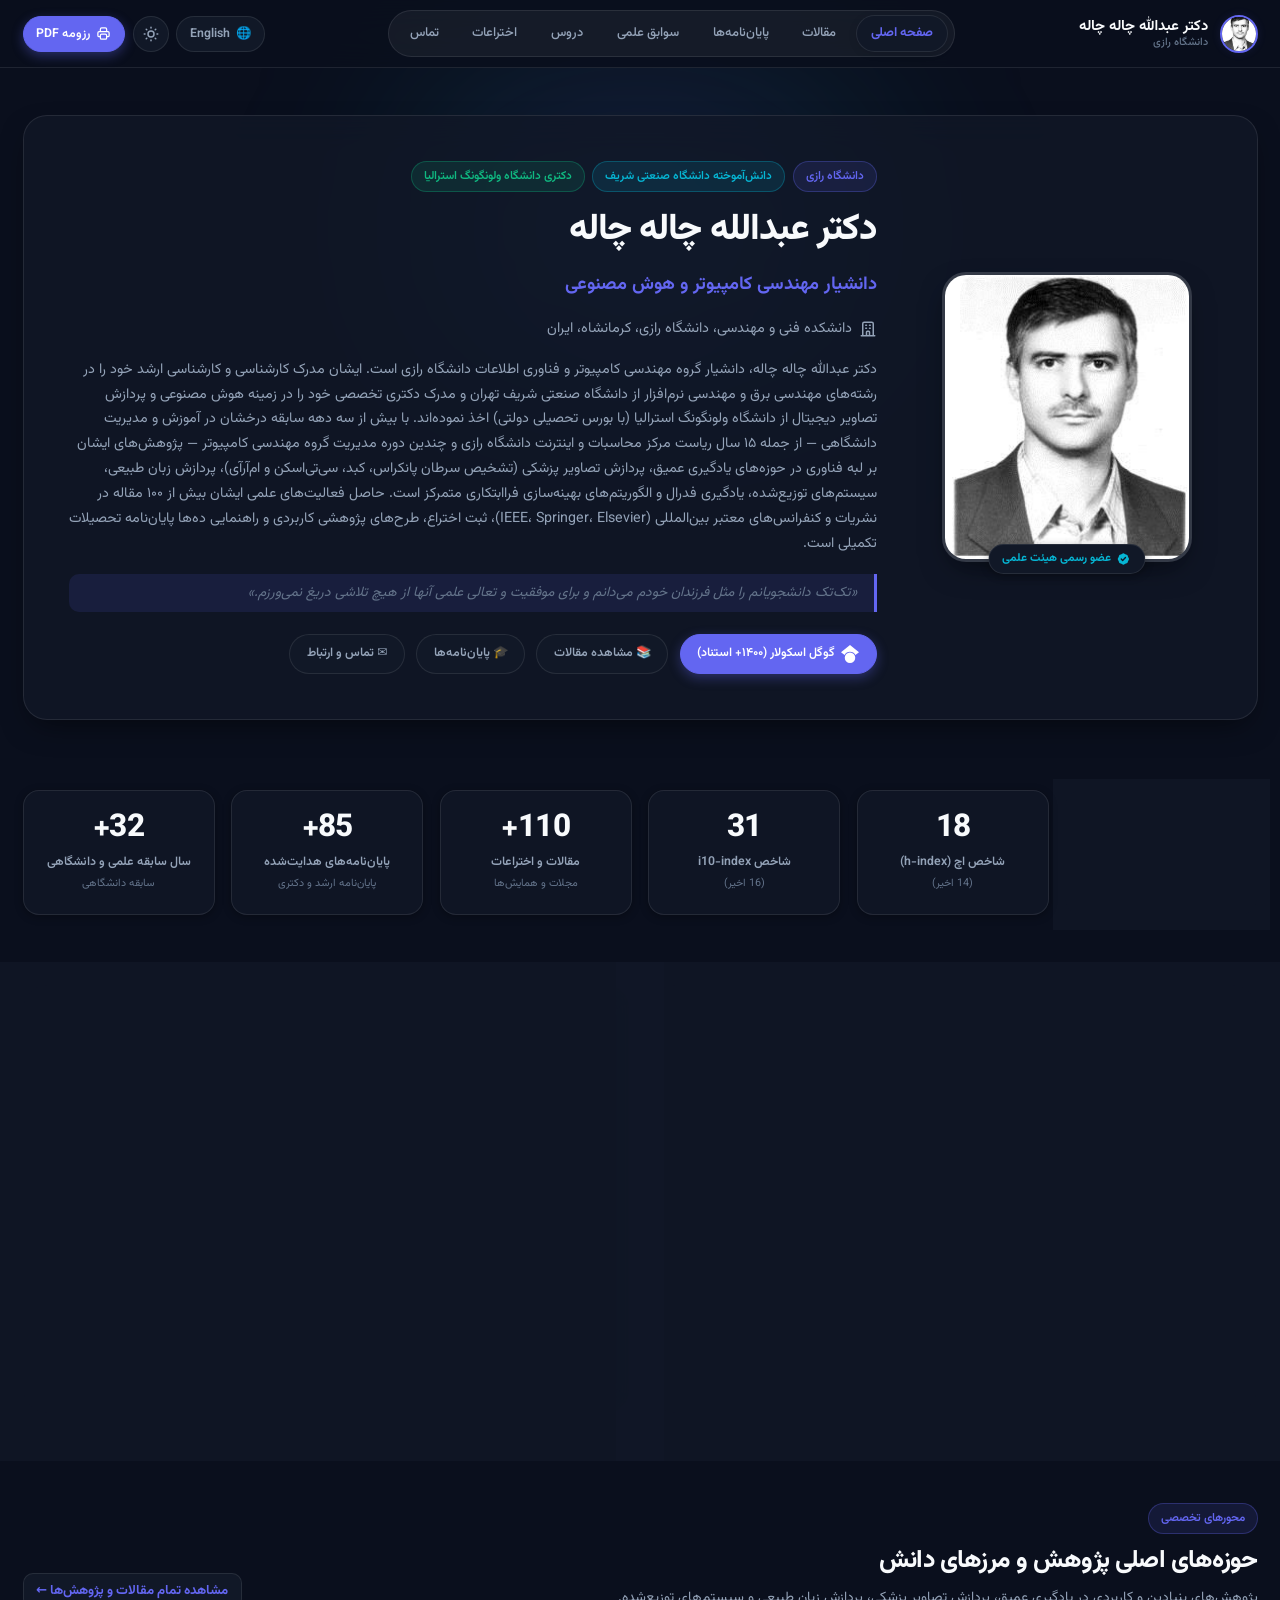
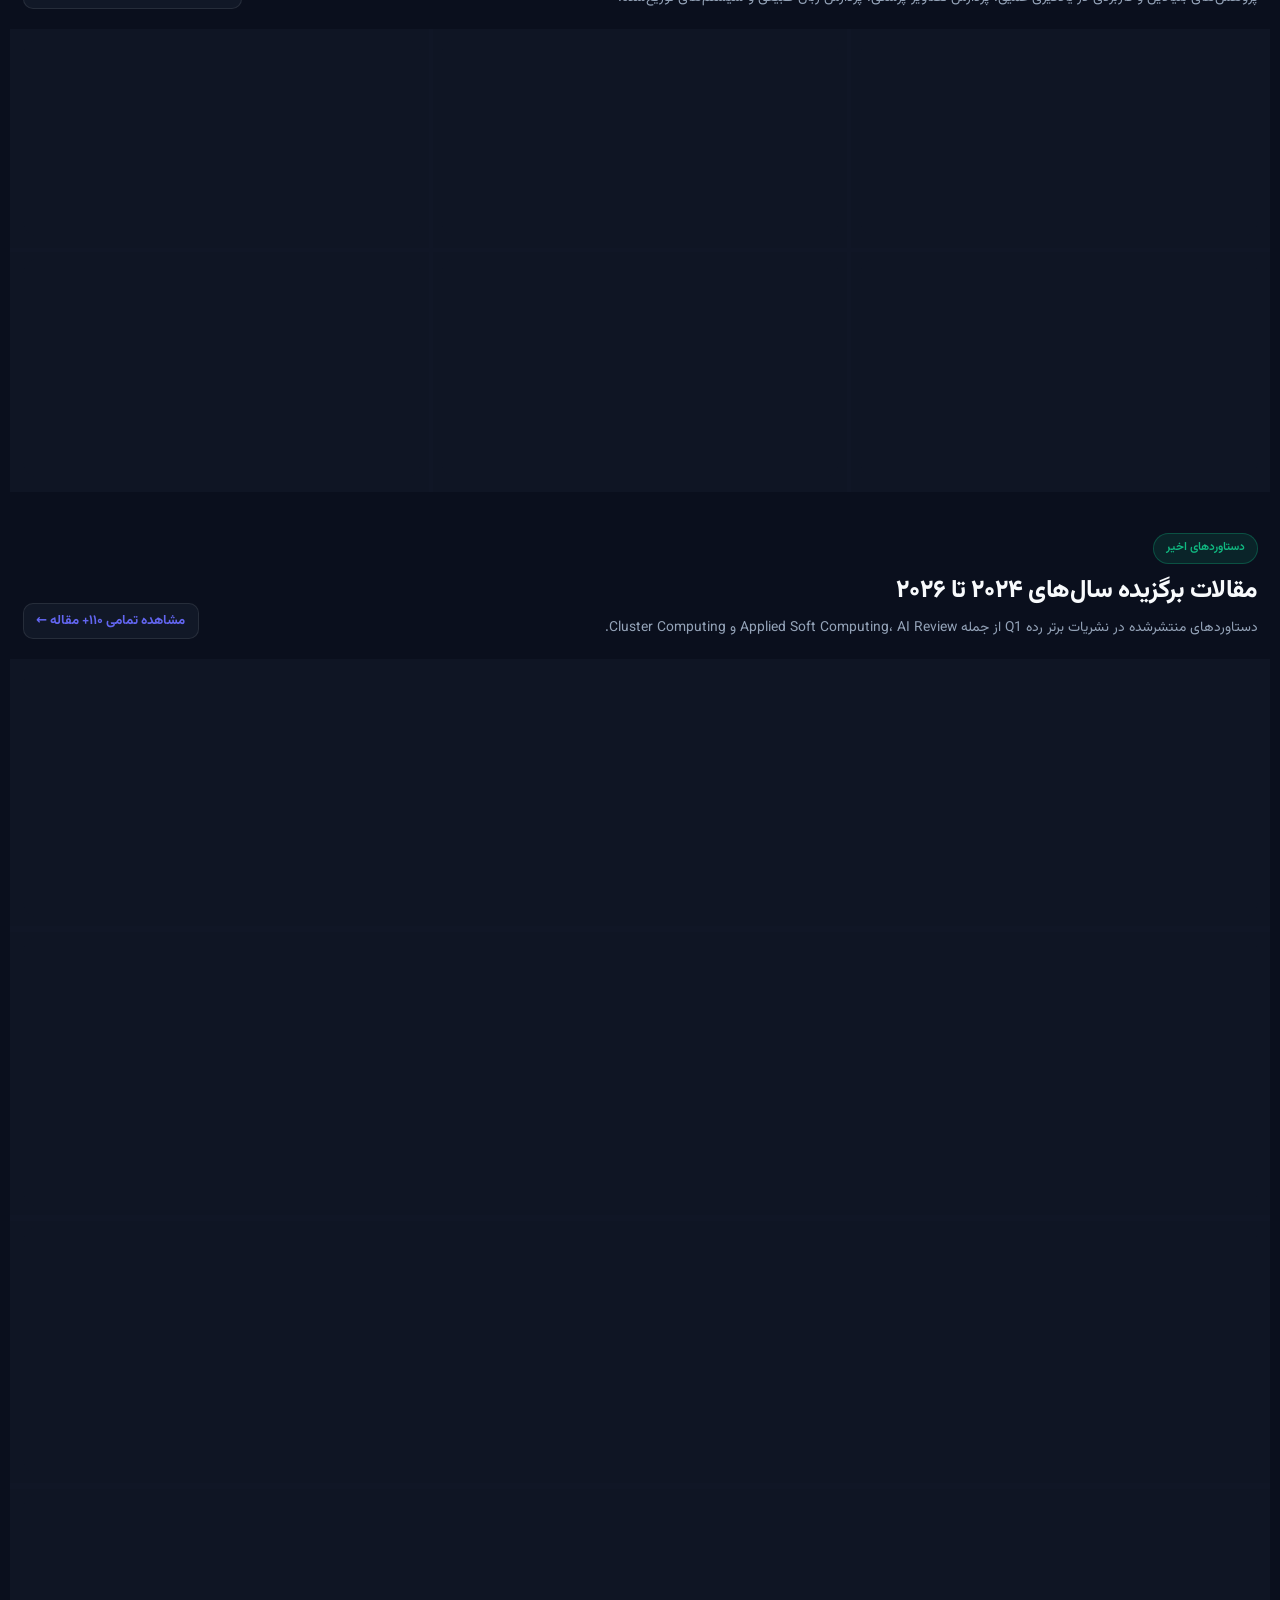
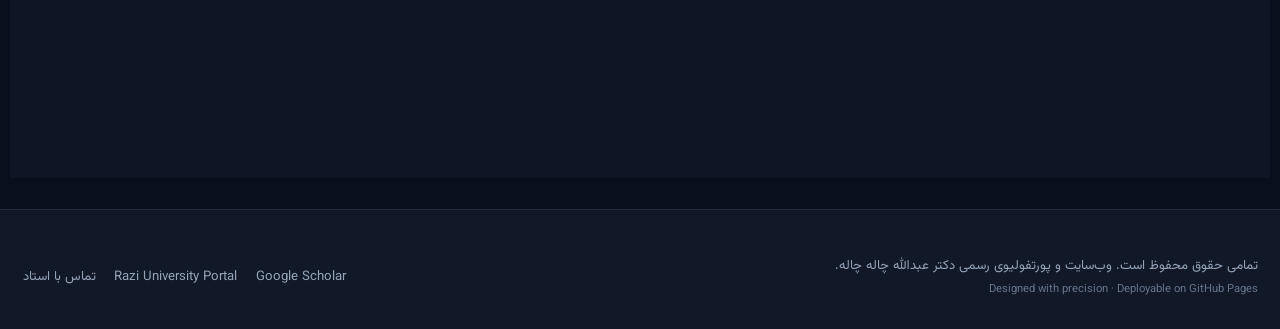
==== commit 8078061d: "fix: enforce 100% strict bilingual consistency across all pages and UI elements" ====
--- a/index.html
+++ b/index.html
@@ -37,10 +37,8 @@
 
         <!-- Bio Column -->
         <div class="hero-info">
-          <div class="hero-badges-row">
-            <span class="badge primary">دانشگاه رازی · Razi University</span>
-            <span class="badge cyan">دانش‌آموخته شریف · Sharif Alum</span>
-            <span class="badge emerald">دکتری ولونگونگ استرالیا · PhD Wollongong</span>
+          <div id="hero-badges-row" class="hero-badges-row">
+            <!-- Populated dynamically by app.js based on language -->
           </div>
 
           <h1 id="hero-title" class="hero-title">دکتر عبدالله چاله چاله</h1>
@@ -58,20 +56,8 @@
             <!-- Populated by JS -->
           </blockquote>
 
-          <div class="hero-buttons-row">
-            <a href="https://scholar.google.com/citations?user=C1-FBkUAAAAJ&hl=en" target="_blank" rel="noopener" class="action-pill primary" style="height:40px; padding:0 1.1rem;">
-              <svg width="18" height="18" fill="currentColor" viewBox="0 0 24 24"><path d="M12 24a7 7 0 1 1 0-14 7 7 0 0 1 0 14zm0-24L0 9.5l4.838 3.94A8 8 0 0 1 12 9a8 8 0 0 1 7.162 4.44L24 9.5z"/></svg>
-              <span>Google Scholar (1400+ Citations)</span>
-            </a>
-            <a href="publications.html" class="action-pill" style="height:40px; padding:0 1.1rem;">
-              <span>📚 مشاهده مقالات</span>
-            </a>
-            <a href="theses.html" class="action-pill" style="height:40px; padding:0 1.1rem;">
-              <span>🎓 پایان‌نامه‌ها</span>
-            </a>
-            <a href="contact.html" class="action-pill" style="height:40px; padding:0 1.1rem;">
-              <span>✉️ تماس و ارتباط</span>
-            </a>
+          <div id="hero-buttons-row" class="hero-buttons-row">
+            <!-- Populated dynamically by app.js based on language -->
           </div>
         </div>
 
@@ -102,11 +88,11 @@
     <div class="container">
       <div class="section-head">
         <div class="section-head-text">
-          <span class="badge primary" style="margin-bottom:0.4rem;">Research Pillars</span>
-          <h3>محورهای اصلی پژوهش و تخصص</h3>
-          <p>تحقیقات پیشرو در حوزه‌های هوش مصنوعی، بینایی ماشین، پردازش تصویر پزشکی، سیستم‌های توزیع‌شده و زبان طبیعی.</p>
+          <span id="pillars-head-tag" class="badge primary" style="margin-bottom:0.4rem;">Research Pillars</span>
+          <h3 id="pillars-head-title">محورهای اصلی پژوهش و تخصص</h3>
+          <p id="pillars-head-desc">تحقیقات پیشرو در حوزه‌های هوش مصنوعی، بینایی ماشین، پردازش تصویر پزشکی، سیستم‌های توزیع‌شده و زبان طبیعی.</p>
         </div>
-        <a href="publications.html" class="explore-all-btn">
+        <a id="pillars-explore-btn" href="publications.html" class="explore-all-btn">
           <span>آرشیو کامل مقالات</span>
           <span>←</span>
         </a>
@@ -123,11 +109,11 @@
     <div class="container">
       <div class="section-head">
         <div class="section-head-text">
-          <span class="badge emerald" style="margin-bottom:0.4rem;">2024–2026 Latest</span>
-          <h3>دستاوردهای اخیر پژوهشی</h3>
-          <p>منتخبی از مقالات چاپ‌شده در نشریات برتر بین‌المللی رده Q1 در سال‌های اخیر.</p>
+          <span id="featured-head-tag" class="badge emerald" style="margin-bottom:0.4rem;">2024–2026 Latest</span>
+          <h3 id="featured-head-title">دستاوردهای اخیر پژوهشی</h3>
+          <p id="featured-head-desc">منتخبی از مقالات چاپ‌شده در نشریات برتر بین‌المللی رده Q1 در سال‌های اخیر.</p>
         </div>
-        <a href="publications.html" class="explore-all-btn">
+        <a id="featured-explore-btn" href="publications.html" class="explore-all-btn">
           <span>مشاهده تمامی ۱۰۰+ مقاله</span>
           <span>←</span>
         </a>
